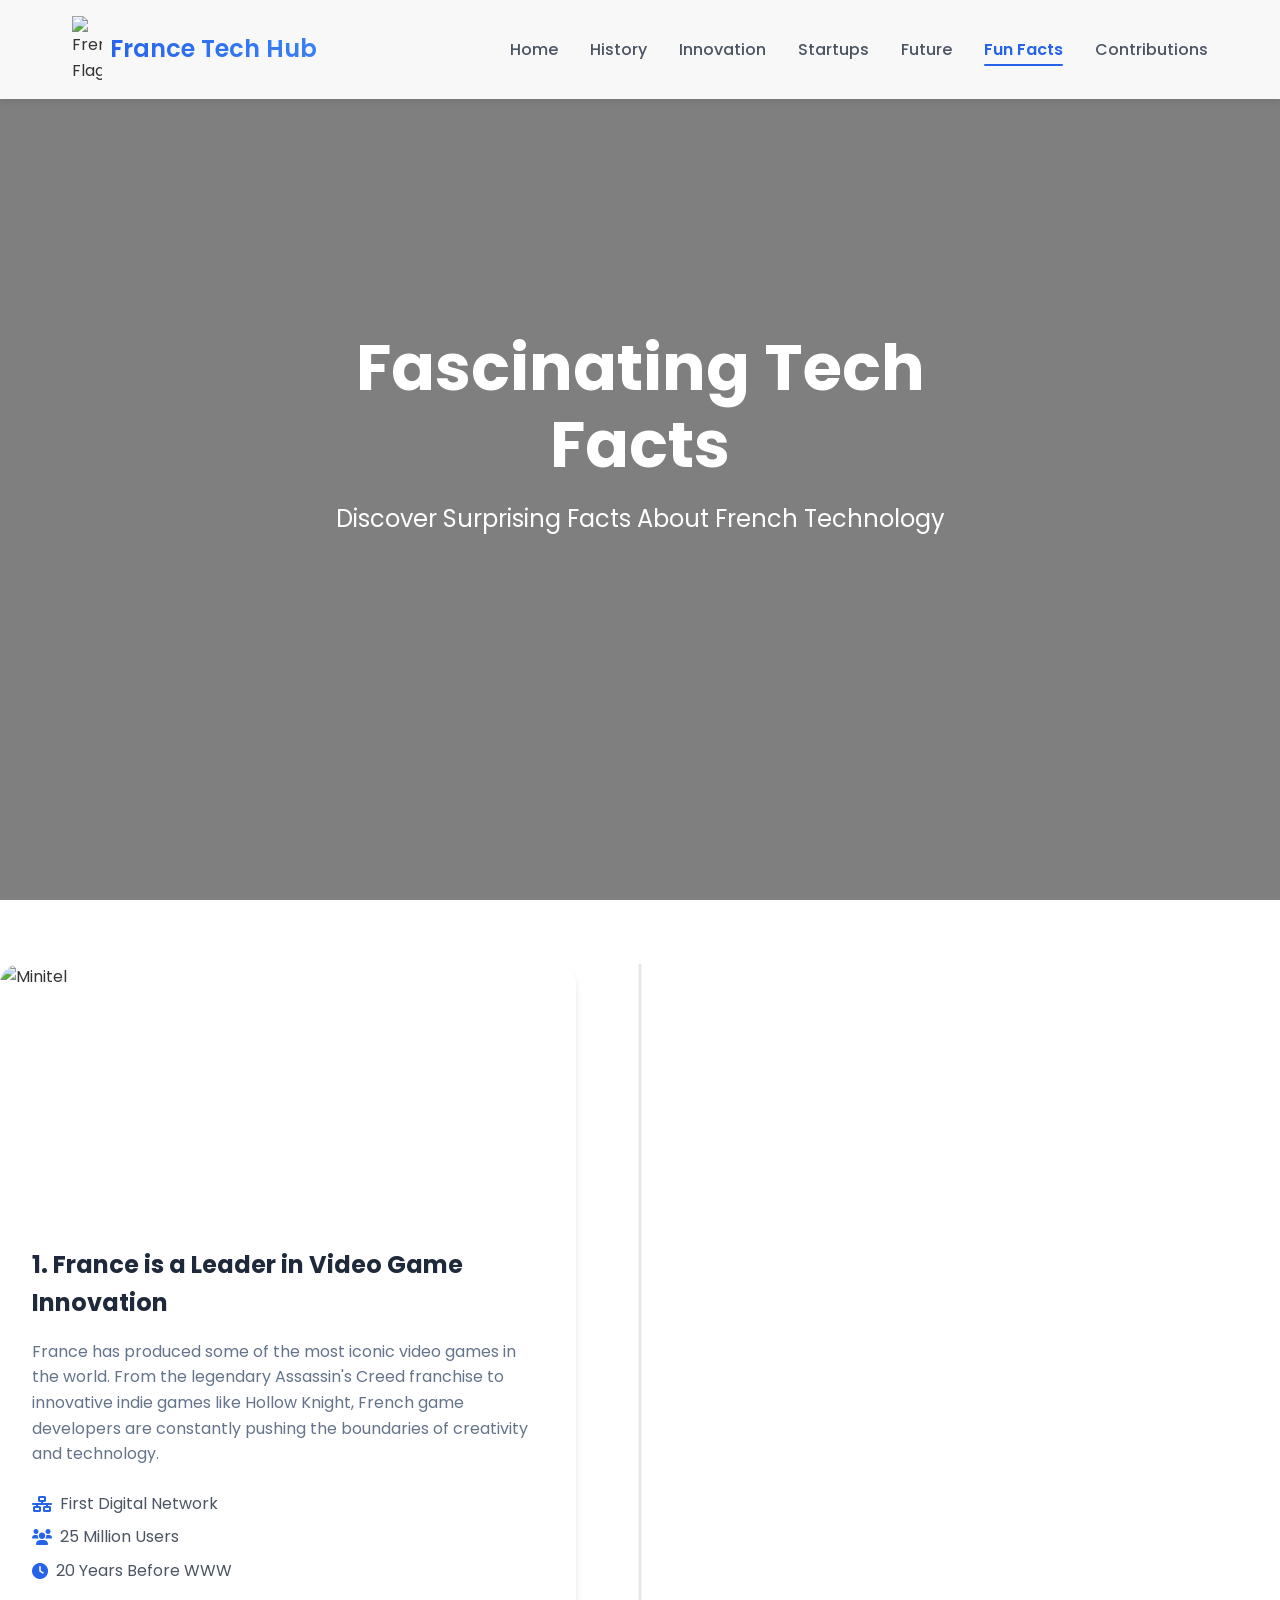
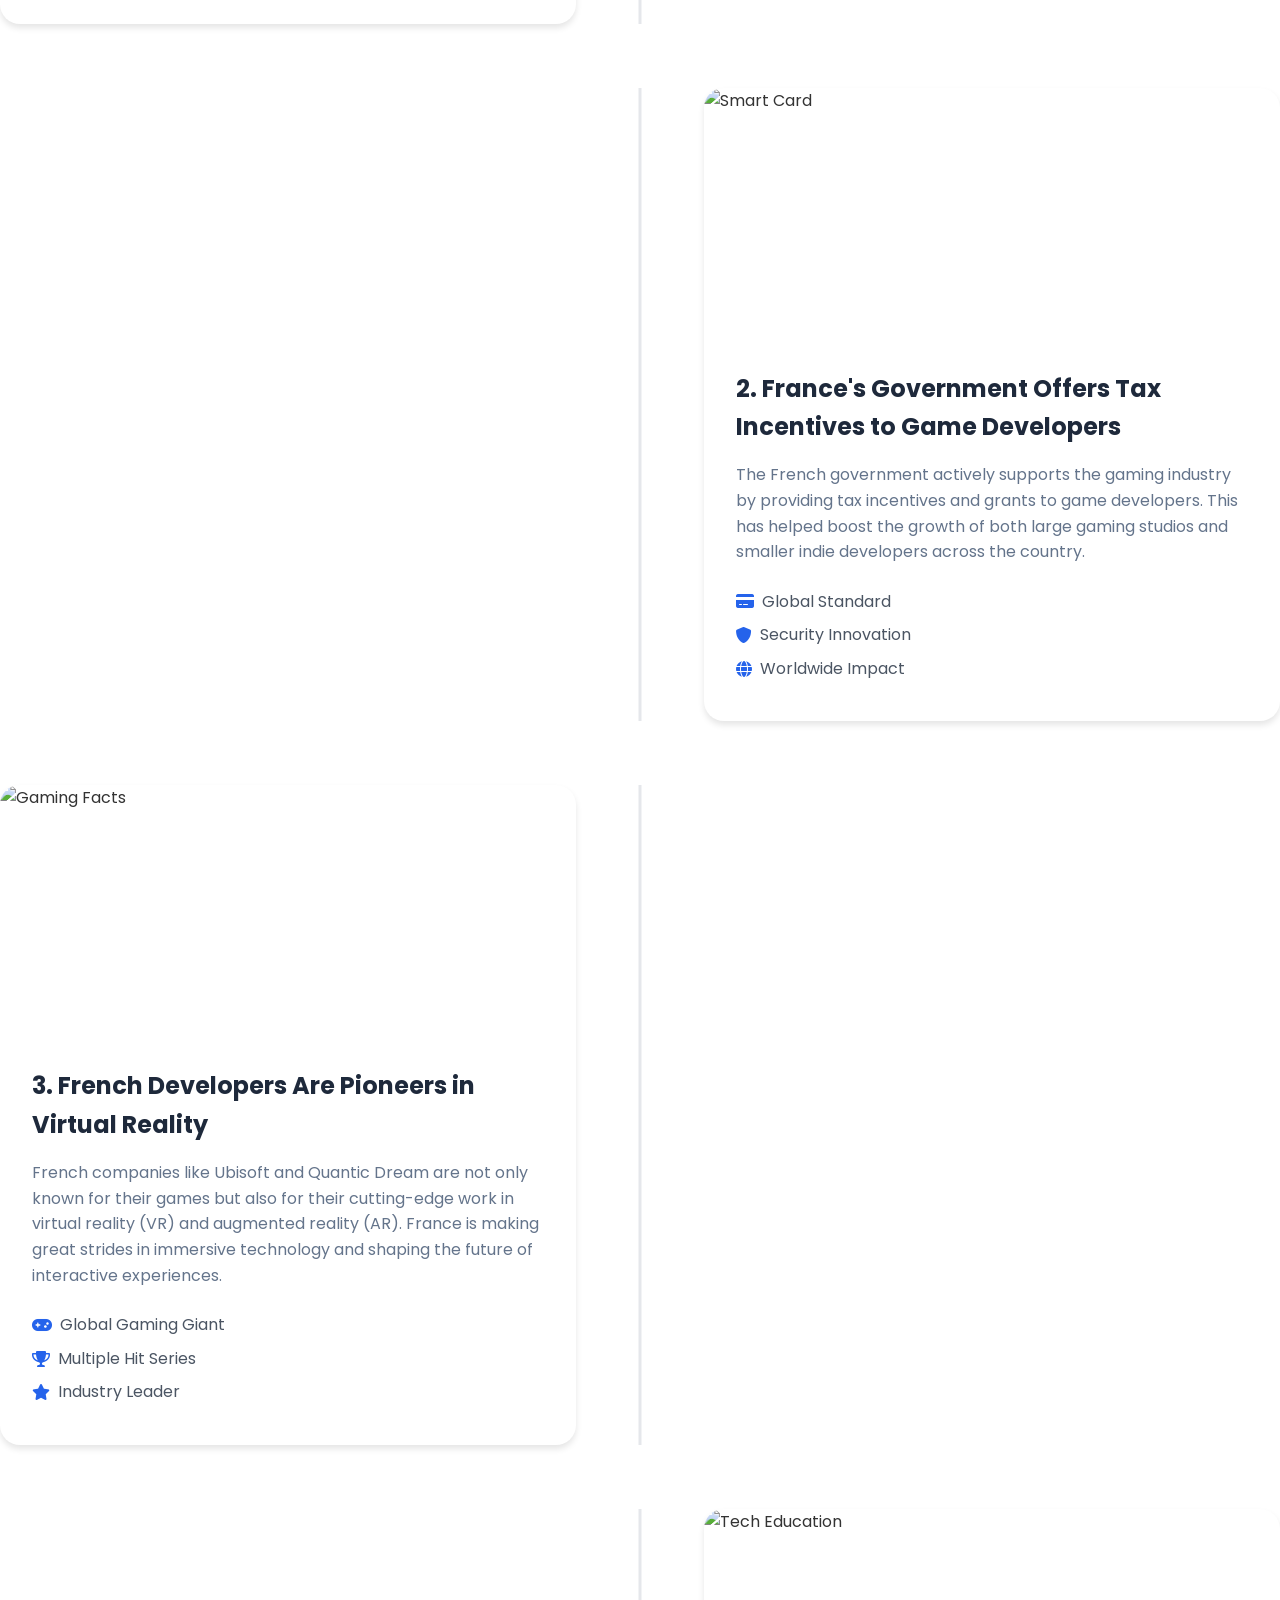
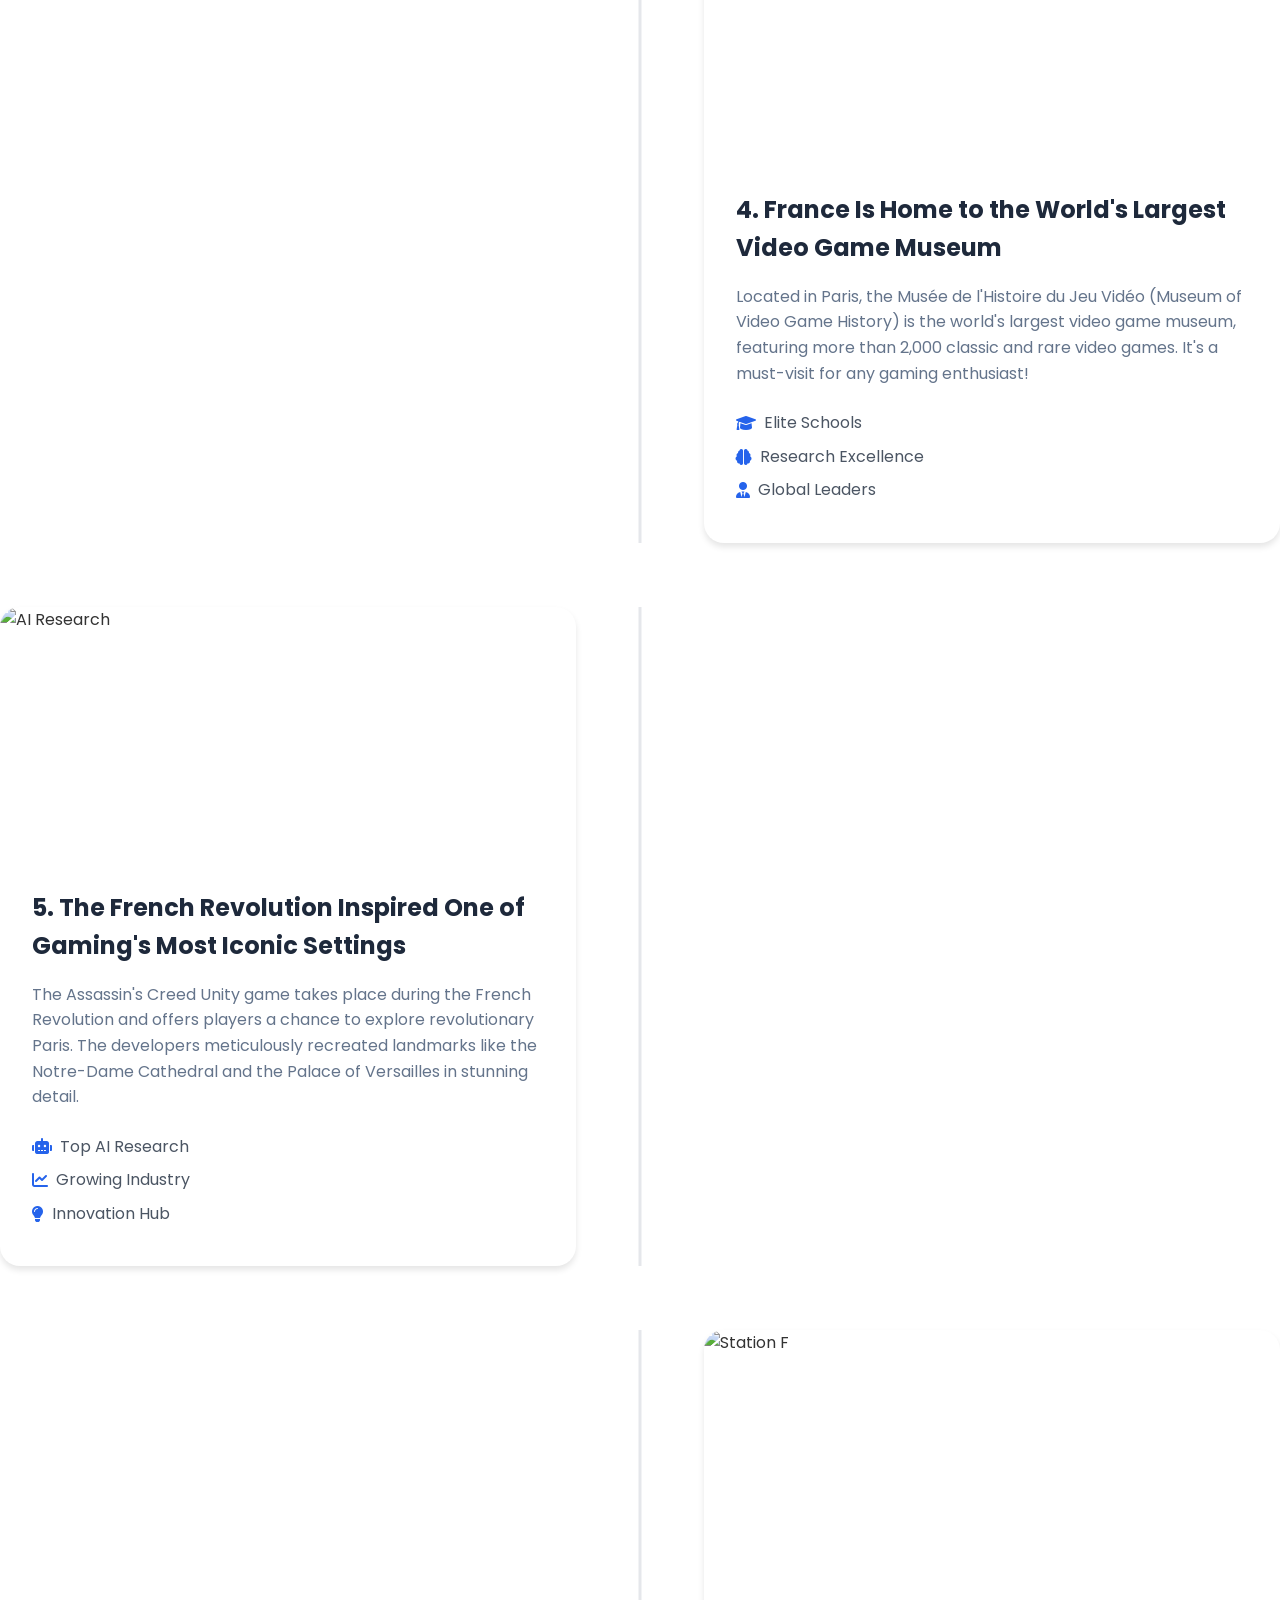
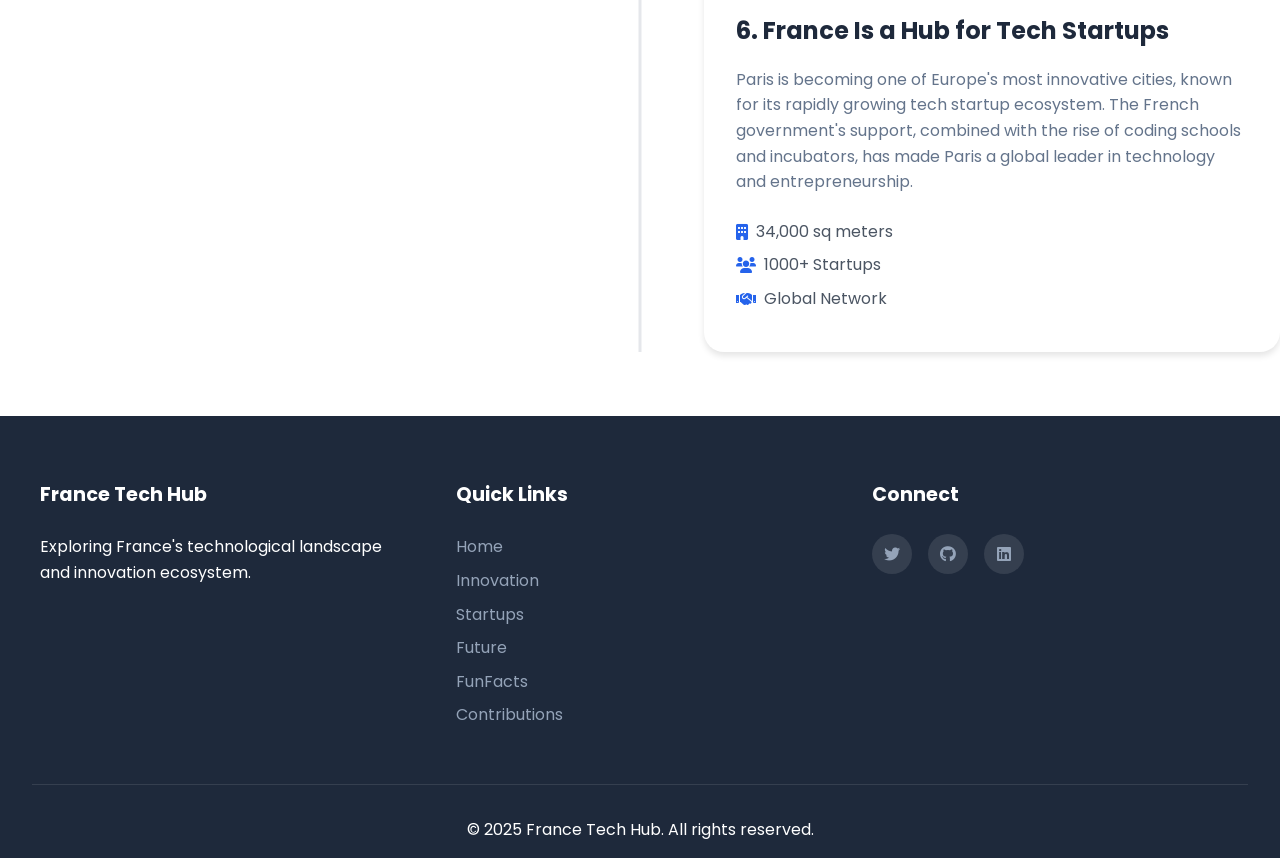
==== funfacts.html @ e1cea28c "Merge pull request #4 from RithwikBejadi/main Guntoj Hero" ====
<!DOCTYPE html>
<html lang="en">
<head>
    <meta charset="UTF-8">
    <meta name="viewport" content="width=device-width, initial-scale=1.0">
    <title>Fun Facts - France Tech Hub</title>
    <link rel="stylesheet" href="styles.css">
    <link rel="stylesheet" href="funfacts.css">
    <link href="https://fonts.googleapis.com/css2?family=Poppins:wght@300;400;500;600;700&display=swap" rel="stylesheet">
    <link rel="stylesheet" href="https://cdnjs.cloudflare.com/ajax/libs/font-awesome/6.0.0/css/all.min.css">
</head>
<body>
    <nav class="navbar">
        <div class="nav-container">
            <div class="logo">
                <img src="./images/franceflag.png" alt="French Flag" class="flag-icon">
                <span>France Tech Hub</span>
            </div>
            <button class="hamburger" aria-label="Toggle Menu">
                <span class="hamburger-line"></span>
                <span class="hamburger-line"></span>
                <span class="hamburger-line"></span>
            </button>
            <ul class="nav-links">
                <li><a href="index.html">Home</a></li>
                <li><a href="history.html">History</a></li>
                <li><a href="innovation.html">Innovation</a></li>
                <li><a href="startup.html">Startups</a></li>
                <li><a href="future.html">Future</a></li>
                <li><a href="funfacts.html" class="active">Fun Facts</a></li>
                <li><a href="contributions.html">Contributions</a></li>
            </ul>
        </div>
    </nav>

    <main>
        <section class="hero funfacts-hero">
            <div class="hero-content">
                <h1>Fascinating Tech Facts</h1>
                <p>Discover Surprising Facts About French Technology</p>
            </div>
        </section>

        <section class="funfacts-content">
            <div class="timeline-card left">
                <div class="card-content">
                    <div class="card-image">
                        <img src="assassin-s-creed-unity-paris-promo-shot.avif" alt="Minitel">
                    </div>
                    <div class="card-text">
                        <h3>1. France is a Leader in Video Game Innovation</h3>
                        <p>France has produced some of the most iconic video games in the world. From the legendary Assassin's Creed franchise to innovative indie games like Hollow Knight, French game developers are constantly pushing the boundaries of creativity and technology.</p>
                        <ul class="achievement-list">
                            <li><i class="fas fa-network-wired"></i> First Digital Network</li>
                            <li><i class="fas fa-users"></i> 25 Million Users</li>
                            <li><i class="fas fa-clock"></i> 20 Years Before WWW</li>
                        </ul>
                    </div>
                </div>
            </div>

            <div class="timeline-card right">
                <div class="card-content">
                    <div class="card-image">
                        <img src="fac2.jpeg" alt="Smart Card">
                    </div>
                    <div class="card-text">
                        <h3>2. France's Government Offers Tax Incentives to Game Developers</h3>
                        <p>The French government actively supports the gaming industry by providing tax incentives and grants to game developers. This has helped boost the growth of both large gaming studios and smaller indie developers across the country.</p>
                        <ul class="achievement-list">
                            <li><i class="fas fa-credit-card"></i> Global Standard</li>
                            <li><i class="fas fa-shield-alt"></i> Security Innovation</li>
                            <li><i class="fas fa-globe"></i> Worldwide Impact</li>
                        </ul>
                    </div>
                </div>
            </div>

            <div class="timeline-card left">
                <div class="card-content">
                    <div class="card-image">
                        <img src="https://images.unsplash.com/photo-1511512578047-dfb367046420?q=80&w=2071&auto=format&fit=crop" alt="Gaming Facts">
                    </div>
                    <div class="card-text">
                        <h3>3. French Developers Are Pioneers in Virtual Reality</h3>
                        <p>French companies like Ubisoft and Quantic Dream are not only known for their games but also for their cutting-edge work in virtual reality (VR) and augmented reality (AR). France is making great strides in immersive technology and shaping the future of interactive experiences.</p>
                        <ul class="achievement-list">
                            <li><i class="fas fa-gamepad"></i> Global Gaming Giant</li>
                            <li><i class="fas fa-trophy"></i> Multiple Hit Series</li>
                            <li><i class="fas fa-star"></i> Industry Leader</li>
                        </ul>
                    </div>
                </div>
            </div>

            <div class="timeline-card right">
                <div class="card-content">
                    <div class="card-image">
                        <img src="fac4.jpeg" alt="Tech Education">
                    </div>
                    <div class="card-text">
                        <h3>4. France Is Home to the World's Largest Video Game Museum</h3>
                        <p>Located in Paris, the Musée de l'Histoire du Jeu Vidéo (Museum of Video Game History) is the world's largest video game museum, featuring more than 2,000 classic and rare video games. It's a must-visit for any gaming enthusiast!

                        </p>
                        <ul class="achievement-list">
                            <li><i class="fas fa-graduation-cap"></i> Elite Schools</li>
                            <li><i class="fas fa-brain"></i> Research Excellence</li>
                            <li><i class="fas fa-user-tie"></i> Global Leaders</li>
                        </ul>
                    </div>
                </div>
            </div>

            <div class="timeline-card left">
                <div class="card-content">
                    <div class="card-image">
                        <img src="fac5.webp" alt="AI Research">
                    </div>
                    <div class="card-text">
                        <h3>5. The French Revolution Inspired One of Gaming's Most Iconic Settings</h3>
                        <p>The Assassin's Creed Unity game takes place during the French Revolution and offers players a chance to explore revolutionary Paris. The developers meticulously recreated landmarks like the Notre-Dame Cathedral and the Palace of Versailles in stunning detail.
                        </p>
                        <ul class="achievement-list">
                            <li><i class="fas fa-robot"></i> Top AI Research</li>
                            <li><i class="fas fa-chart-line"></i> Growing Industry</li>
                            <li><i class="fas fa-lightbulb"></i> Innovation Hub</li>
                        </ul>
                    </div>
                </div>
            </div>

            <div class="timeline-card right">
                <div class="card-content">
                    <div class="card-image">
                        <img src="fac6.avif" alt="Station F">
                    </div>
                    <div class="card-text">
                        <h3>6. France Is a Hub for Tech Startups</h3>
                        <p>Paris is becoming one of Europe's most innovative cities, known for its rapidly growing tech startup ecosystem. The French government's support, combined with the rise of coding schools and incubators, has made Paris a global leader in technology and entrepreneurship.</p>
                        <ul class="achievement-list">
                            <li><i class="fas fa-building"></i> 34,000 sq meters</li>
                            <li><i class="fas fa-users"></i> 1000+ Startups</li>
                            <li><i class="fas fa-handshake"></i> Global Network</li>
                        </ul>
                    </div>
                </div>
            </div>
        </section>
    </main>

    <footer>
        <div class="footer-content">
            <div class="footer-section">
                <h4>France Tech Hub</h4>
                <p>Exploring France's technological landscape and innovation ecosystem.</p>
            </div>
            <div class="footer-section">
                <h4>Quick Links</h4>
                <ul>
                    <li><a href="index.html">Home</a></li>
                    <li><a href="innovation.html">Innovation</a></li>
                    <li><a href="startup.html">Startups</a></li>
                    <li><a href="future.html">Future</a></li>
                    <li><a href="funfacts.html">FunFacts</a></li>
                    <li><a href="contributions.html">Contributions</a></li>
                </ul>
            </div>
            <div class="footer-section">
                <h4>Connect</h4>
                <div class="social-links">
                    <a href="https://x.com/Revant846"><i class="fab fa-twitter"></i></a>
                    <a href="https://github.com/revantg84"><i class="fab fa-github"></i></a>
                    <a href="https://www.linkedin.com/in/revant-guntoju-525047322/"><i class="fab fa-linkedin"></i></a>
                </div>
            </div>
        </div>
        <div class="footer-bottom">
            <p>&copy; 2025 France Tech Hub. All rights reserved.</p>
        </div>
    </footer>
    <script src="script.js"></script>
</body>
</html>
---- styles.css ----
/* Reset and Base Styles */
* {
    margin: 0;
    padding: 0;
    box-sizing: border-box;
}

body {
    font-family: 'Poppins', sans-serif;
    line-height: 1.6;
    color: #333;
    overflow-x: hidden;
}

/* Navbar Styles */
.navbar {
    position: fixed;
    top: 0;
    width: 100%;
    background: rgba(255, 255, 255, 0.95);
    -webkit-backdrop-filter: blur(10px);
    backdrop-filter: blur(10px);
    box-shadow: 0 2px 10px rgba(0, 0, 0, 0.1);
    z-index: 1000;
}

.nav-container {
    max-width: 1200px;
    margin: 0 auto;
    padding: 1rem 2rem;
    display: flex;
    justify-content: space-between;
    align-items: center;
}

.logo {
    display: flex;
    align-items: center;
    gap: 0.5rem;
}

.logo span {
    font-size: 1.5rem;
    font-weight: 600;
    background: linear-gradient(45deg, #2563eb, #3b82f6);
    -webkit-background-clip: text;
    -webkit-text-fill-color: transparent;
}

.flag-icon {
    width: 30px;
    height: auto;
}

.nav-links {
    display: flex;
    gap: 2rem;
    list-style: none;
}

.nav-links a {
    text-decoration: none;
    color: #4b5563;
    font-weight: 500;
    transition: color 0.3s ease;
}

.nav-links a:hover {
    color: #2563eb;
}

.hamburger {
    display: none;
    background: none;
    border: none;
    cursor: pointer;
    padding: 0.5rem;
    z-index: 1001;
}

.hamburger-line {
    display: block;
    width: 25px;
    height: 3px;
    margin: 5px 0;
    background-color: #4b5563;
    transition: all 0.3s ease;
}

/* Hero Section */
.hero {
    height: 100vh;
    background: linear-gradient(rgba(0, 0, 0, 0.5), rgba(0, 0, 0, 0.5)),
                url('https://images.unsplash.com/photo-1502602898657-3e91760cbb34?q=80&w=2073&auto=format&fit=crop');
    background-size: cover;
    background-position: center;
    display: flex;
    align-items: center;
    text-align: center;
    color: white;
}

.hero-content {
    max-width: 800px;
    margin: 0 auto;
    padding: 2rem;
}

.hero h1 {
    font-size: 4rem;
    font-weight: 700;
    margin-bottom: 1rem;
    line-height: 1.2;
}

.hero p {
    font-size: 1.5rem;
    margin-bottom: 2rem;
}

.cta-button {
    display: inline-block;
    padding: 1rem 2rem;
    background: #2563eb;
    color: white;
    text-decoration: none;
    border-radius: 30px;
    font-weight: 500;
    transition: transform 0.3s ease, box-shadow 0.3s ease;
}

.cta-button:hover {
    transform: translateY(-2px);
    box-shadow: 0 4px 20px rgba(37, 99, 235, 0.4);
}

/* Features Section */
.features {
    padding: 6rem 2rem;
    background: #f8fafc;
}

.features h2 {
    text-align: center;
    font-size: 2.5rem;
    margin-bottom: 3rem;
    color: #1e293b;
}

.cards-grid {
    display: grid;
    grid-template-columns: repeat(auto-fit, minmax(280px, 1fr));
    gap: 2rem;
    max-width: 1200px;
    margin: 0 auto;
}

.feature-card {
    background: white;
    padding: 2rem;
    border-radius: 20px;
    box-shadow: 0 4px 6px rgba(0, 0, 0, 0.1);
    transition: transform 0.3s ease, box-shadow 0.3s ease;
}

.feature-card:hover {
    transform: translateY(-5px);
    box-shadow: 0 10px 20px rgba(0, 0, 0, 0.1);
}

.card-icon {
    width: 60px;
    height: 60px;
    background: #e0e7ff;
    border-radius: 15px;
    display: flex;
    align-items: center;
    justify-content: center;
    margin-bottom: 1.5rem;
}

.card-icon i {
    font-size: 1.5rem;
    color: #4f46e5;
}

.feature-card h3 {
    font-size: 1.5rem;
    margin-bottom: 1rem;
    color: #1e293b;
}

.feature-card p {
    color: #64748b;
    margin-bottom: 1.5rem;
}

.card-link {
    color: #2563eb;
    text-decoration: none;
    font-weight: 500;
    display: inline-flex;
    align-items: center;
    transition: transform 0.3s ease;
}

.card-link:hover {
    transform: translateX(5px);
}

/* Stats Section */
.stats {
    padding: 4rem 2rem;
    background: white;
}

.stats-container {
    max-width: 1200px;
    margin: 0 auto;
    display: grid;
    grid-template-columns: repeat(auto-fit, minmax(250px, 1fr));
    gap: 2rem;
    text-align: center;
}

.stat-item {
    padding: 2rem;
}

.stat-number {
    display: block;
    font-size: 3rem;
    font-weight: 700;
    color: #2563eb;
    margin-bottom: 0.5rem;
}

.stat-label {
    color: #64748b;
    font-size: 1.1rem;
}

/* Footer */
footer {
    background: #1e293b;
    color: white;
    padding: 4rem 2rem 1rem;
}

.footer-content {
    max-width: 1200px;
    margin: 0 auto;
    display: grid;
    grid-template-columns: repeat(auto-fit, minmax(250px, 1fr));
    gap: 3rem;
    margin-bottom: 3rem;
}

.footer-section h4 {
    font-size: 1.2rem;
    margin-bottom: 1.5rem;
}

.footer-section ul {
    list-style: none;
}

.footer-section ul li {
    margin-bottom: 0.5rem;
}

.footer-section a {
    color: #94a3b8;
    text-decoration: none;
    transition: color 0.3s ease;
}

.footer-section a:hover {
    color: white;
}

.social-links {
    display: flex;
    gap: 1rem;
}

.social-links a {
    width: 40px;
    height: 40px;
    background: rgba(255, 255, 255, 0.1);
    border-radius: 50%;
    display: flex;
    align-items: center;
    justify-content: center;
    transition: background 0.3s ease;
}

.social-links a:hover {
    background: rgba(255, 255, 255, 0.2);
}

.footer-bottom {
    text-align: center;
    padding-top: 2rem;
    border-top: 1px solid rgba(255, 255, 255, 0.1);
}

/* Responsive Design */
@media (max-width: 768px) {
    .hamburger {
        display: block;
    }

    .nav-links {
        position: fixed;
        top: 0;
        right: -100%;
        width: 70%;
        height: 100vh;
        background: rgba(255, 255, 255, 0.98);
        flex-direction: column;
        align-items: center;
        justify-content: center;
        gap: 2rem;
        transition: right 0.3s ease;
        padding: 2rem;
        box-shadow: -2px 0 10px rgba(0, 0, 0, 0.1);
    }

    .nav-links.active {
        right: 0;
    }

    .hamburger.active .hamburger-line:nth-child(1) {
        transform: rotate(45deg) translate(5px, 5px);
    }

    .hamburger.active .hamburger-line:nth-child(2) {
        opacity: 0;
    }

    .hamburger.active .hamburger-line:nth-child(3) {
        transform: rotate(-45deg) translate(7px, -6px);
    }

    .hero h1 {
        font-size: 2.5rem;
    }
    
    .hero p {
        font-size: 1.2rem;
    }
    
    .features h2 {
        font-size: 2rem;
    }
    
    .stat-number {
        font-size: 2.5rem;
    }
}

/* Add this to your existing CSS */
.nav-links a.active {
    color: #2563eb;
    font-weight: 600;
    position: relative;
}

.nav-links a.active::after {
    content: '';
    position: absolute;
    bottom: -5px;
    left: 0;
    width: 100%;
    height: 2px;
    background: #2563eb;
    border-radius: 2px;
}

/* History Page Specific Styles */
.history-hero {
    background: linear-gradient(rgba(0, 0, 0, 0.6), rgba(0, 0, 0, 0.6)),
                url('https://images.unsplash.com/photo-1511512578047-dfb367046420?q=80&w=2071&auto=format&fit=crop');
    background-position: center;
    height: 60vh;
}

.history-content {
    max-width: 1200px;
    margin: 4rem auto;
    padding: 0 2rem;
    position: relative;
}

.timeline-card {
    margin: 4rem 0;
    width: 100%;
    position: relative;
}

.timeline-card::before {
    content: '';
    position: absolute;
    width: 3px;
    height: 100%;
    background: #e5e7eb;
    left: 50%;
    transform: translateX(-50%);
    z-index: -1;
}

.card-content {
    background: white;
    border-radius: 20px;
    box-shadow: 0 4px 6px rgba(0, 0, 0, 0.1);
    overflow: hidden;
    width: 45%;
    transition: transform 0.3s ease, box-shadow 0.3s ease;
}

.timeline-card.left .card-content {
    margin-right: auto;
}

.timeline-card.right .card-content {
    margin-left: auto;
}

.card-content:hover {
    transform: translateY(-5px);
    box-shadow: 0 10px 20px rgba(0, 0, 0, 0.15);
}

.card-image {
    position: relative;
    overflow: hidden;
    height: 250px;
}

.card-image img {
    width: 100%;
    height: 100%;
    object-fit: cover;
    transition: transform 0.5s ease;
}

.card-image:hover img {
    transform: scale(1.1);
}

.image-overlay {
    position: absolute;
    top: 0;
    left: 0;
    width: 100%;
    height: 100%;
    background: rgba(37, 99, 235, 0.8);
    display: flex;
    align-items: center;
    justify-content: center;
    opacity: 0;
    transition: opacity 0.3s ease;
}

.image-overlay span {
    color: white;
    font-weight: 500;
}

.card-image:hover .image-overlay {
    opacity: 1;
}

.card-text {
    padding: 2rem;
}

.card-text h3 {
    color: #1e293b;
    font-size: 1.5rem;
    margin-bottom: 1rem;
}

.card-text p {
    color: #64748b;
    margin-bottom: 1.5rem;
}

.achievement-list {
    list-style: none;
    padding: 0;
}

.achievement-list li {
    display: flex;
    align-items: center;
    gap: 0.5rem;
    color: #4b5563;
    margin-bottom: 0.5rem;
}

.achievement-list i {
    color: #2563eb;
}

/* Responsive Design for History Page */
@media (max-width: 768px) {
    .timeline-card::before {
        left: 0;
    }
    
    .card-content {
        width: 90%;
        margin: 0 auto !important;
    }
    
    .timeline-card {
        margin: 2rem 0;
    }
} 

html {
    scroll-behavior: smooth;
}
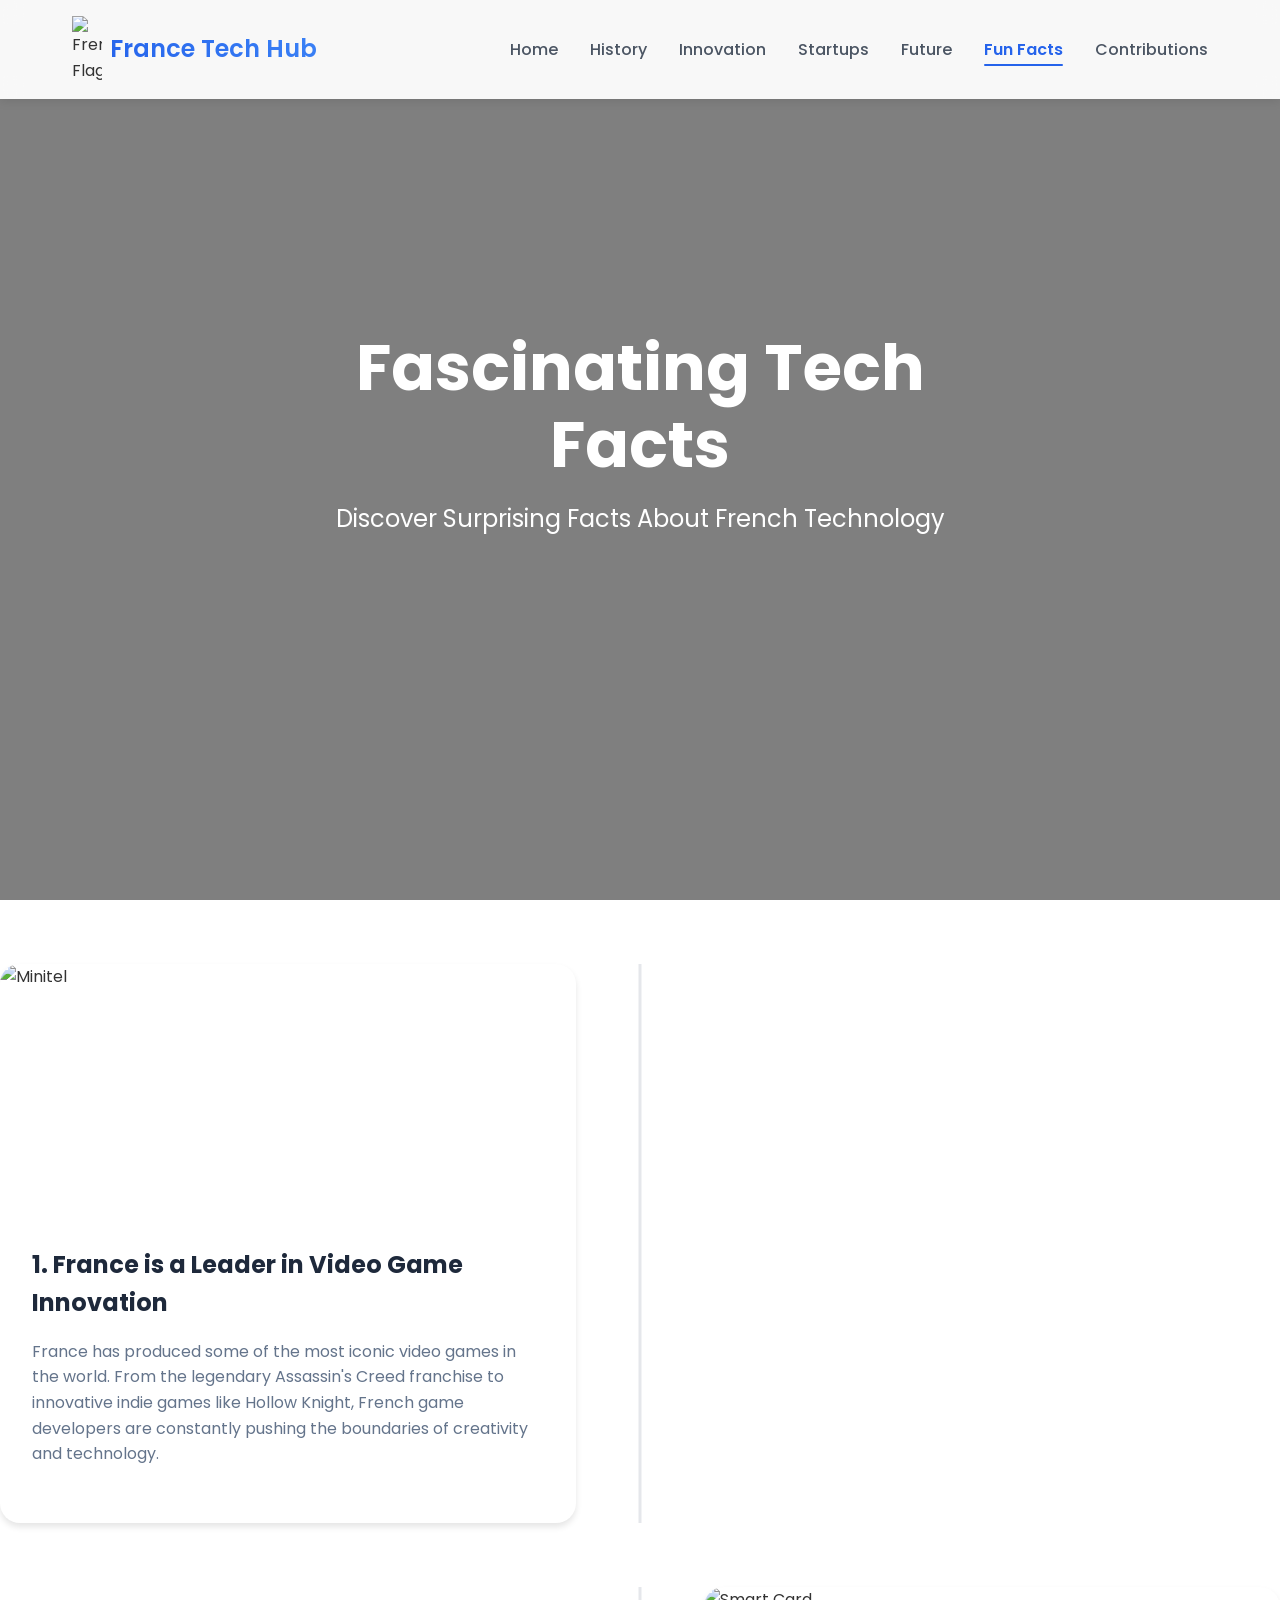
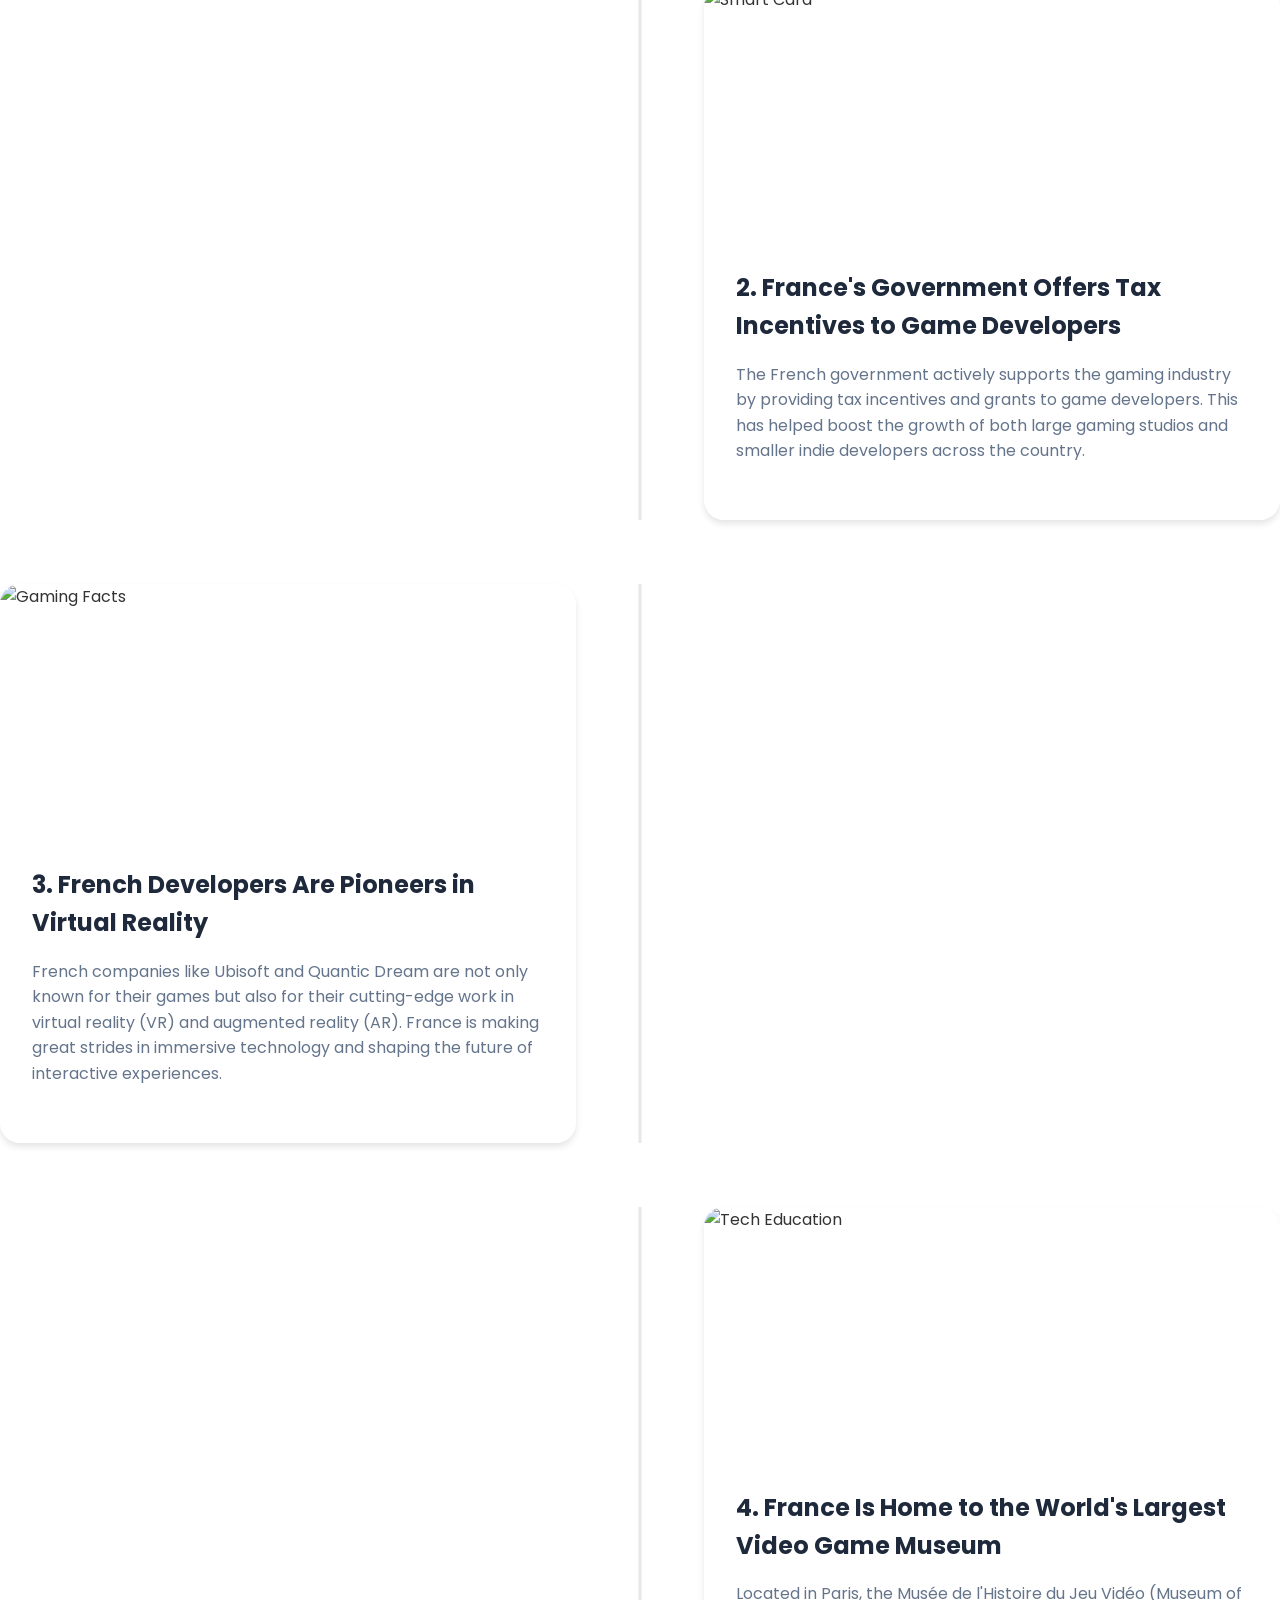
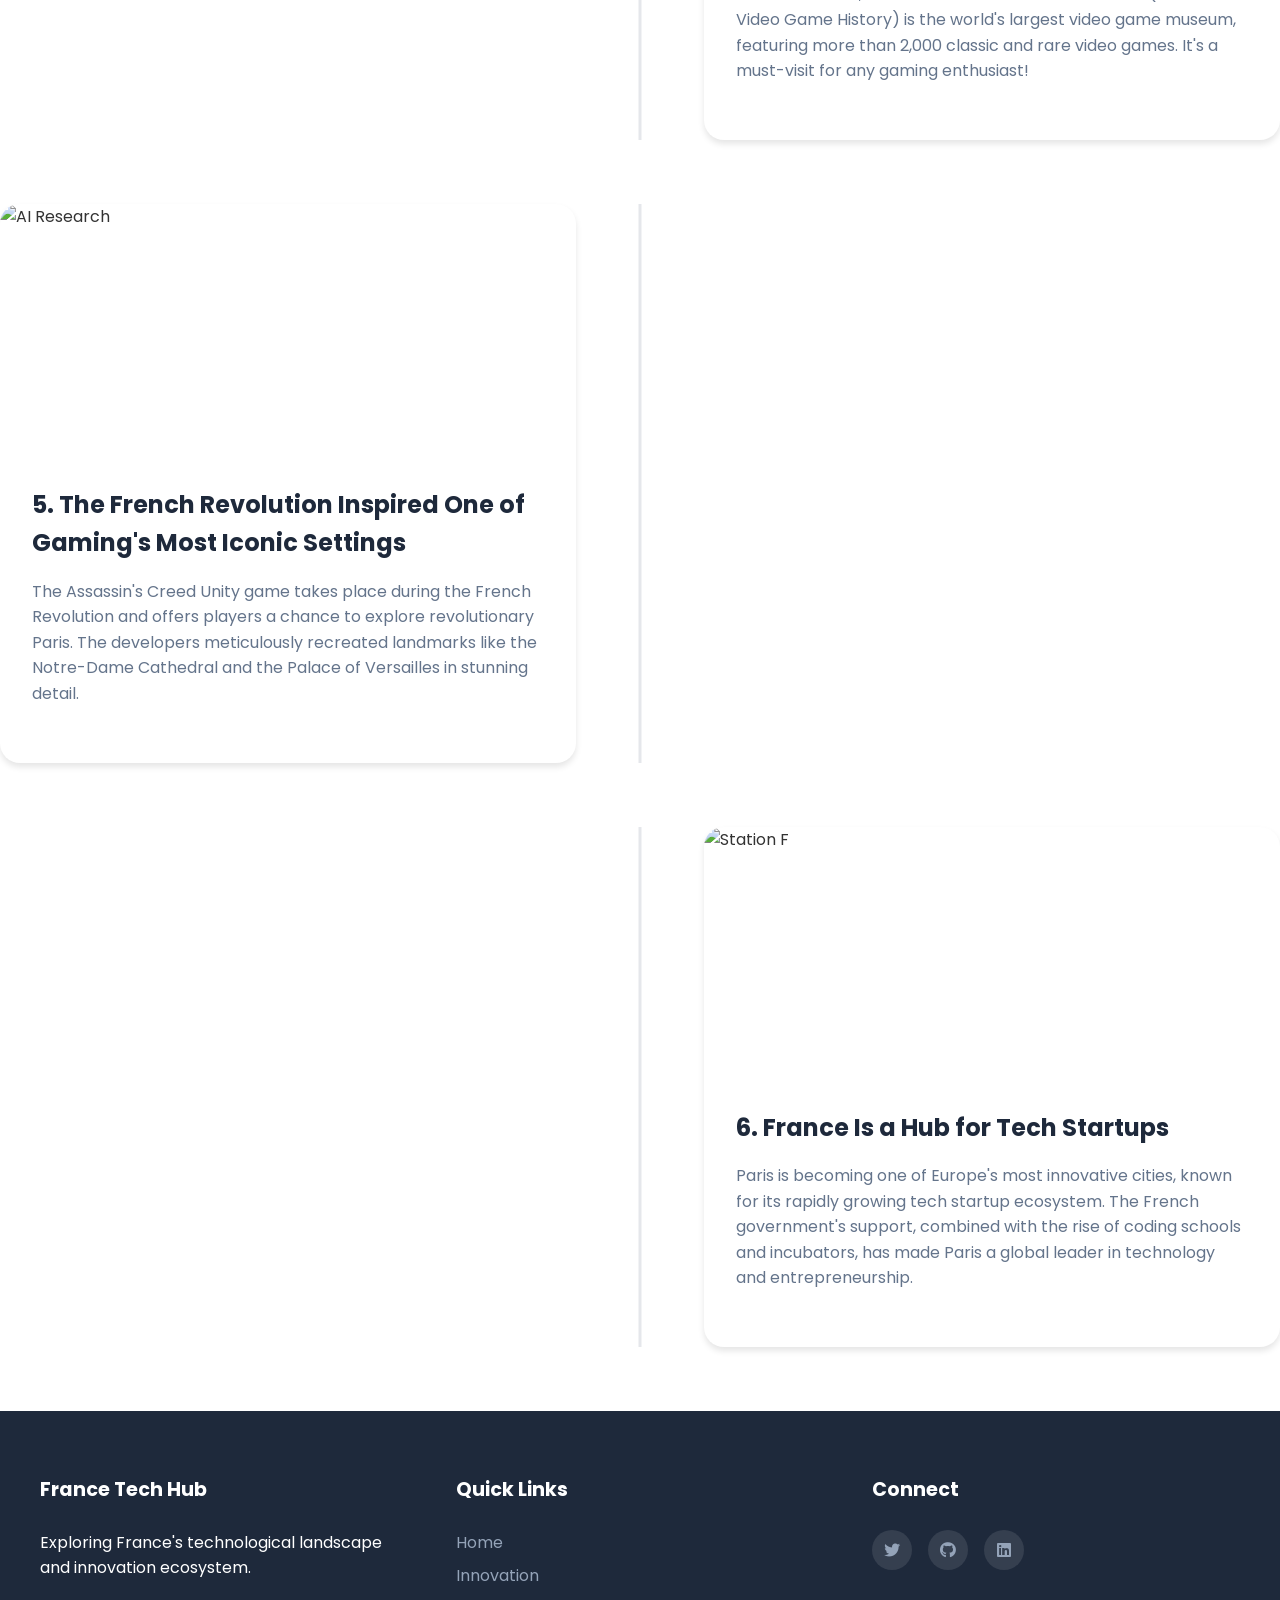
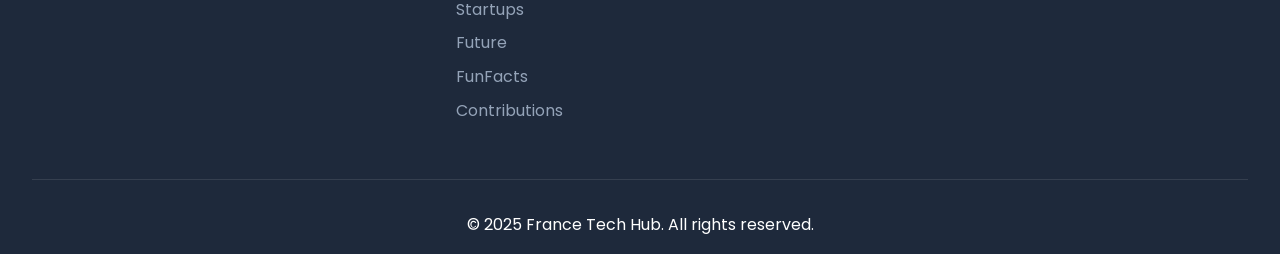
==== commit 31d8461f: "Your message" ====
--- a/funfacts.html
+++ b/funfacts.html
@@ -50,11 +50,7 @@
                     <div class="card-text">
                         <h3>1. France is a Leader in Video Game Innovation</h3>
                         <p>France has produced some of the most iconic video games in the world. From the legendary Assassin's Creed franchise to innovative indie games like Hollow Knight, French game developers are constantly pushing the boundaries of creativity and technology.</p>
-                        <ul class="achievement-list">
-                            <li><i class="fas fa-network-wired"></i> First Digital Network</li>
-                            <li><i class="fas fa-users"></i> 25 Million Users</li>
-                            <li><i class="fas fa-clock"></i> 20 Years Before WWW</li>
-                        </ul>
+                        
                     </div>
                 </div>
             </div>
@@ -67,11 +63,7 @@
                     <div class="card-text">
                         <h3>2. France's Government Offers Tax Incentives to Game Developers</h3>
                         <p>The French government actively supports the gaming industry by providing tax incentives and grants to game developers. This has helped boost the growth of both large gaming studios and smaller indie developers across the country.</p>
-                        <ul class="achievement-list">
-                            <li><i class="fas fa-credit-card"></i> Global Standard</li>
-                            <li><i class="fas fa-shield-alt"></i> Security Innovation</li>
-                            <li><i class="fas fa-globe"></i> Worldwide Impact</li>
-                        </ul>
+                        
                     </div>
                 </div>
             </div>
@@ -84,11 +76,7 @@
                     <div class="card-text">
                         <h3>3. French Developers Are Pioneers in Virtual Reality</h3>
                         <p>French companies like Ubisoft and Quantic Dream are not only known for their games but also for their cutting-edge work in virtual reality (VR) and augmented reality (AR). France is making great strides in immersive technology and shaping the future of interactive experiences.</p>
-                        <ul class="achievement-list">
-                            <li><i class="fas fa-gamepad"></i> Global Gaming Giant</li>
-                            <li><i class="fas fa-trophy"></i> Multiple Hit Series</li>
-                            <li><i class="fas fa-star"></i> Industry Leader</li>
-                        </ul>
+                       
                     </div>
                 </div>
             </div>
@@ -103,11 +91,7 @@
                         <p>Located in Paris, the Musée de l'Histoire du Jeu Vidéo (Museum of Video Game History) is the world's largest video game museum, featuring more than 2,000 classic and rare video games. It's a must-visit for any gaming enthusiast!
 
                         </p>
-                        <ul class="achievement-list">
-                            <li><i class="fas fa-graduation-cap"></i> Elite Schools</li>
-                            <li><i class="fas fa-brain"></i> Research Excellence</li>
-                            <li><i class="fas fa-user-tie"></i> Global Leaders</li>
-                        </ul>
+                        
                     </div>
                 </div>
             </div>
@@ -121,11 +105,7 @@
                         <h3>5. The French Revolution Inspired One of Gaming's Most Iconic Settings</h3>
                         <p>The Assassin's Creed Unity game takes place during the French Revolution and offers players a chance to explore revolutionary Paris. The developers meticulously recreated landmarks like the Notre-Dame Cathedral and the Palace of Versailles in stunning detail.
                         </p>
-                        <ul class="achievement-list">
-                            <li><i class="fas fa-robot"></i> Top AI Research</li>
-                            <li><i class="fas fa-chart-line"></i> Growing Industry</li>
-                            <li><i class="fas fa-lightbulb"></i> Innovation Hub</li>
-                        </ul>
+                       
                     </div>
                 </div>
             </div>
@@ -138,11 +118,7 @@
                     <div class="card-text">
                         <h3>6. France Is a Hub for Tech Startups</h3>
                         <p>Paris is becoming one of Europe's most innovative cities, known for its rapidly growing tech startup ecosystem. The French government's support, combined with the rise of coding schools and incubators, has made Paris a global leader in technology and entrepreneurship.</p>
-                        <ul class="achievement-list">
-                            <li><i class="fas fa-building"></i> 34,000 sq meters</li>
-                            <li><i class="fas fa-users"></i> 1000+ Startups</li>
-                            <li><i class="fas fa-handshake"></i> Global Network</li>
-                        </ul>
+                        
                     </div>
                 </div>
             </div>
